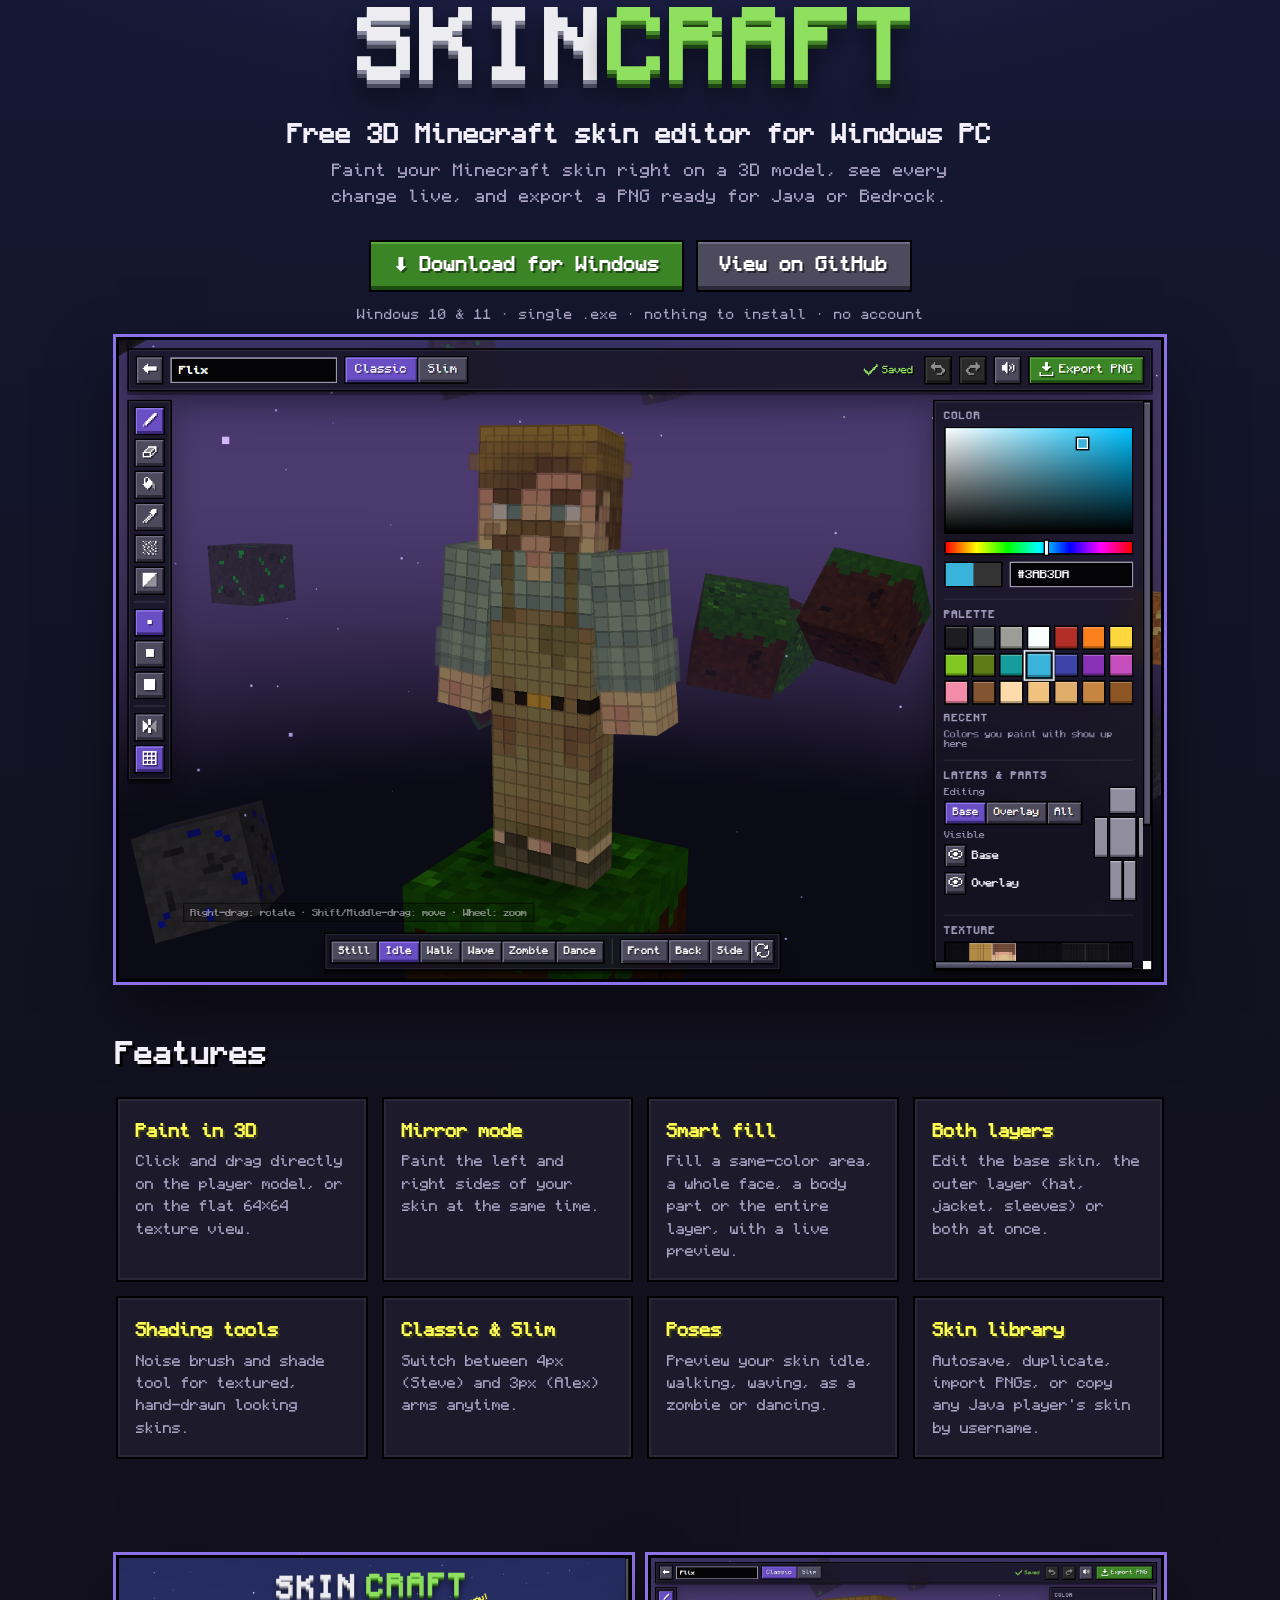
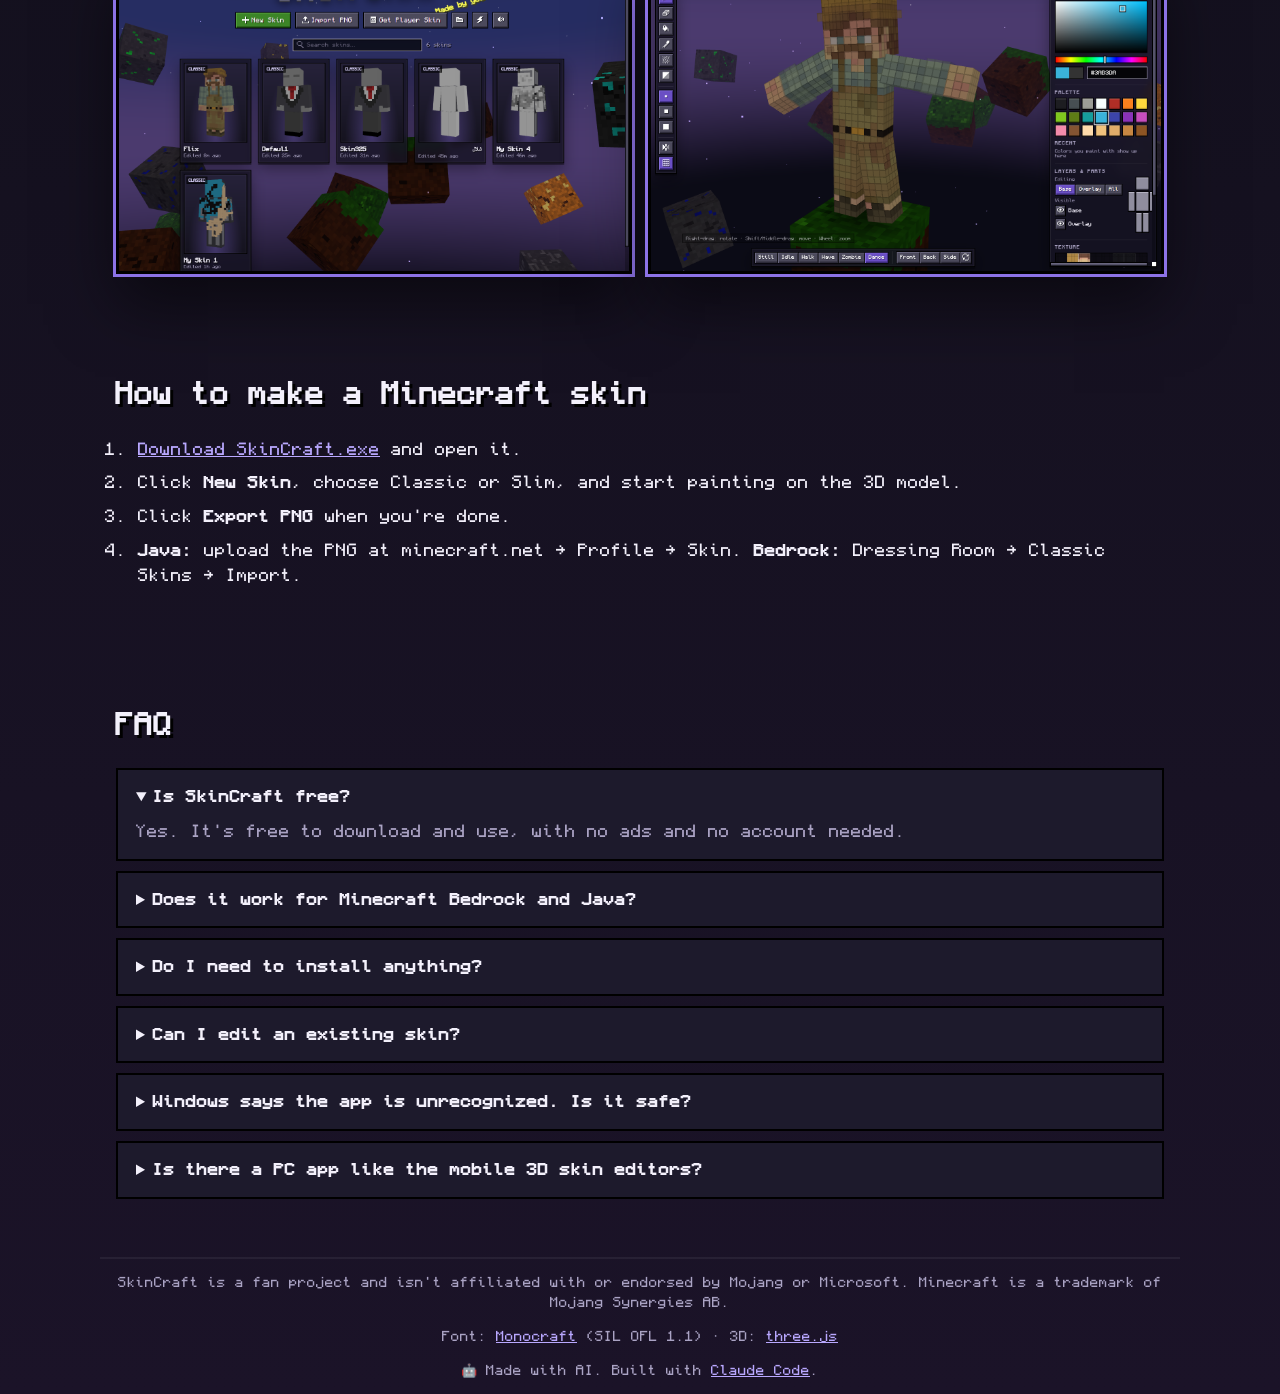
==== docs/index.html @ 781e956c "Add project website, social preview image and llms.txt GitHub Pages site in docs/ with structured da" ====
<!doctype html>
<html lang="en">
<head>
  <meta charset="utf-8">
  <meta name="viewport" content="width=device-width, initial-scale=1">
  <title>SkinCraft – Free 3D Minecraft Skin Editor for Windows PC</title>
  <meta name="description" content="SkinCraft is a free 3D Minecraft skin editor for Windows 10 and 11. Paint skins directly on a 3D model with mirror mode, layers, fill tools and pose previews, then export a PNG for Minecraft Java or Bedrock.">
  <link rel="canonical" href="https://steth22.github.io/SkinCraft/">
  <link rel="icon" href="assets/icon.png">
  <meta name="theme-color" content="#1b1730">

  <meta property="og:type" content="website">
  <meta property="og:site_name" content="SkinCraft">
  <meta property="og:title" content="SkinCraft – Free 3D Minecraft Skin Editor for Windows PC">
  <meta property="og:description" content="Paint Minecraft skins directly on a 3D model. Mirror mode, layers, fill tools, poses and PNG export for Java & Bedrock.">
  <meta property="og:url" content="https://steth22.github.io/SkinCraft/">
  <meta property="og:image" content="https://steth22.github.io/SkinCraft/og.png">
  <meta property="og:image:width" content="1280">
  <meta property="og:image:height" content="640">
  <meta name="twitter:card" content="summary_large_image">
  <meta name="twitter:title" content="SkinCraft – Free 3D Minecraft Skin Editor for Windows PC">
  <meta name="twitter:description" content="Paint Minecraft skins directly on a 3D model. Free for Windows 10 & 11.">
  <meta name="twitter:image" content="https://steth22.github.io/SkinCraft/og.png">

  <script type="application/ld+json">
  {
    "@context": "https://schema.org",
    "@type": "SoftwareApplication",
    "name": "SkinCraft",
    "description": "Free 3D Minecraft skin editor for Windows PC. Paint skins directly on a 3D model with mirror mode, layers, fill tools and pose previews, then export a PNG for Minecraft Java or Bedrock.",
    "applicationCategory": "DesignApplication",
    "applicationSubCategory": "Minecraft skin editor",
    "operatingSystem": "Windows 10, Windows 11",
    "softwareVersion": "1.0.1",
    "fileSize": "49MB",
    "url": "https://steth22.github.io/SkinCraft/",
    "downloadUrl": "https://github.com/Steth22/SkinCraft/releases/latest",
    "codeRepository": "https://github.com/Steth22/SkinCraft",
    "screenshot": ["https://steth22.github.io/SkinCraft/library.png", "https://steth22.github.io/SkinCraft/editor.png"],
    "image": "https://steth22.github.io/SkinCraft/og.png",
    "offers": { "@type": "Offer", "price": "0", "priceCurrency": "USD" },
    "author": { "@type": "Person", "name": "Steth22", "url": "https://github.com/Steth22" },
    "featureList": [
      "Paint directly on a 3D Minecraft player model",
      "Mirror mode for symmetrical painting",
      "Base and overlay (outer) layer editing",
      "Fill by area, face, body part or whole layer",
      "Noise brush and shading tools",
      "Classic (Steve) and Slim (Alex) models",
      "Pose previews: idle, walk, wave, zombie, dance",
      "Import PNG skins and copy any Java player's skin by username",
      "Export 64x64 PNG skins for Minecraft Java and Bedrock"
    ]
  }
  </script>
  <script type="application/ld+json">
  {
    "@context": "https://schema.org",
    "@type": "FAQPage",
    "mainEntity": [
      { "@type": "Question", "name": "Is SkinCraft free?", "acceptedAnswer": { "@type": "Answer", "text": "Yes. SkinCraft is free to download and use, with no ads and no account needed." } },
      { "@type": "Question", "name": "How do I make a Minecraft skin on PC with SkinCraft?", "acceptedAnswer": { "@type": "Answer", "text": "Download SkinCraft.exe, click New Skin, paint directly on the 3D model, then click Export PNG and upload the file to Minecraft." } },
      { "@type": "Question", "name": "Does SkinCraft work for Minecraft Bedrock and Java?", "acceptedAnswer": { "@type": "Answer", "text": "Yes. SkinCraft exports standard 64x64 PNG skins, which work in both Minecraft Java Edition and Bedrock Edition." } },
      { "@type": "Question", "name": "Do I need to install anything?", "acceptedAnswer": { "@type": "Answer", "text": "No. SkinCraft is a single standalone .exe for Windows 10 and 11. It uses Microsoft Edge WebView2, which is already built into Windows 11 and almost all Windows 10 PCs." } },
      { "@type": "Question", "name": "Can I edit an existing Minecraft skin?", "acceptedAnswer": { "@type": "Answer", "text": "Yes. Import any PNG skin (old 64x32 skins are converted automatically) or copy a Minecraft Java player's skin by typing their username." } },
      { "@type": "Question", "name": "Is there a PC app like the mobile 3D skin editors?", "acceptedAnswer": { "@type": "Answer", "text": "SkinCraft brings the paint-on-the-3D-model workflow of mobile skin editor apps to Windows PCs, with mouse and keyboard controls." } }
    ]
  }
  </script>

  <style>
    @font-face { font-family: 'Monocraft'; src: url(assets/monocraft.ttf) format('truetype'); font-weight: 400; font-display: swap; }
    @font-face { font-family: 'Monocraft'; src: url(assets/monocraft-bold.ttf) format('truetype'); font-weight: 700; font-display: swap; }
    :root {
      --bg: #12101c; --panel: #1d1a2c; --line: #000; --text: #f3f0fb; --muted: #aaa3c4;
      --green: #3c8527; --green-hi: #5aa83f; --green-lo: #1d4d13; --gold: #ffff55; --purple: #8c72e6;
    }
    * { box-sizing: border-box; }
    html { scroll-behavior: smooth; }
    body {
      margin: 0; color: var(--text); font: 16px/1.6 'Monocraft', ui-monospace, monospace;
      background: radial-gradient(1200px 600px at 50% -10%, #2c2a63 0%, transparent 70%), linear-gradient(#141833, #12101c 40%, #1b1328);
      background-color: var(--bg);
    }
    a { color: #b9a8ff; }
    .wrap { max-width: 1080px; margin: 0 auto; padding: 0 16px; }
    header { text-align: center; padding: 64px 0 40px; }
    .logo { margin: 0; font-weight: 700; font-size: clamp(44px, 10vw, 88px); line-height: 1; letter-spacing: .04em; }
    .logo .a { color: #ececf1; text-shadow: 0 4px 0 #85859a, 0 8px 0 #4a4a5c, 0 14px 24px rgba(0,0,0,.6); }
    .logo .b { color: #8ee05e; text-shadow: 0 4px 0 #45872a, 0 8px 0 #1f4413, 0 14px 24px rgba(0,0,0,.6); }
    .tag { font-size: clamp(18px, 3vw, 24px); font-weight: 700; margin: 26px 0 6px; }
    .sub { color: var(--muted); margin: 0 auto 30px; max-width: 640px; }
    .btns { display: flex; gap: 12px; justify-content: center; flex-wrap: wrap; }
    .btn {
      display: inline-flex; align-items: center; gap: 10px; padding: 12px 22px 15px; font: 700 18px 'Monocraft', monospace;
      color: #fff; text-decoration: none; background: #4c4a5c; border: 2px solid #000;
      box-shadow: inset 0 2px 0 #6f6c85, inset 0 -4px 0 #2c2a38; text-shadow: 2px 2px 0 rgba(0,0,0,.45);
      transition: transform .1s, filter .15s;
    }
    .btn:hover { filter: brightness(1.15); transform: translateY(-2px); }
    .btn.green { background: var(--green); box-shadow: inset 0 2px 0 var(--green-hi), inset 0 -4px 0 var(--green-lo); }
    .note { color: var(--muted); font-size: 13px; margin-top: 12px; }
    .shot { display: block; width: 100%; height: auto; border: 3px solid #000; box-shadow: 0 0 0 3px var(--purple), 0 30px 60px rgba(0,0,0,.5); }
    section { padding: 48px 0; }
    h2 { font-size: 28px; margin: 0 0 22px; text-shadow: 3px 3px 0 #000; }
    .grid { display: grid; grid-template-columns: repeat(auto-fit, minmax(240px, 1fr)); gap: 14px; }
    .card { background: var(--panel); border: 2px solid #000; box-shadow: inset 0 0 0 2px rgba(255,255,255,.06); padding: 18px; }
    .card h3 { margin: 0 0 6px; font-size: 17px; color: var(--gold); text-shadow: 2px 2px 0 #3f3f15; }
    .card p { margin: 0; color: var(--muted); font-size: 14px; }
    .pair { display: grid; grid-template-columns: 1fr 1fr; gap: 16px; }
    ol.steps { padding-left: 22px; } ol.steps li { margin-bottom: 8px; }
    details { background: var(--panel); border: 2px solid #000; margin-bottom: 10px; padding: 14px 18px; }
    summary { cursor: pointer; font-weight: 700; }
    details p { color: var(--muted); margin: 10px 0 0; }
    footer { text-align: center; color: var(--muted); font-size: 13px; padding: 40px 0 60px; border-top: 2px solid rgba(255,255,255,.06); margin-top: 30px; }
    @media (max-width: 700px) { .pair { grid-template-columns: 1fr; } header { padding-top: 40px; } }
  </style>
</head>
<body>
  <header class="wrap">
    <h1 class="logo"><span class="a">SKIN</span><span class="b">CRAFT</span></h1>
    <p class="tag">Free 3D Minecraft skin editor for Windows PC</p>
    <p class="sub">Paint your Minecraft skin right on a 3D model, see every change live, and export a PNG ready for Java or Bedrock.</p>
    <div class="btns">
      <a class="btn green" href="https://github.com/Steth22/SkinCraft/releases/latest">⬇ Download for Windows</a>
      <a class="btn" href="https://github.com/Steth22/SkinCraft">View on GitHub</a>
    </div>
    <p class="note">Windows 10 &amp; 11 · single .exe · nothing to install · no account</p>
  </header>

  <main class="wrap">
    <img class="shot" src="editor.png" width="1500" height="920" alt="SkinCraft editor painting a Minecraft skin on a 3D model">

    <section id="features">
      <h2>Features</h2>
      <div class="grid">
        <div class="card"><h3>Paint in 3D</h3><p>Click and drag directly on the player model, or on the flat 64×64 texture view.</p></div>
        <div class="card"><h3>Mirror mode</h3><p>Paint the left and right sides of your skin at the same time.</p></div>
        <div class="card"><h3>Smart fill</h3><p>Fill a same-color area, a whole face, a body part or the entire layer, with a live preview.</p></div>
        <div class="card"><h3>Both layers</h3><p>Edit the base skin, the outer layer (hat, jacket, sleeves) or both at once.</p></div>
        <div class="card"><h3>Shading tools</h3><p>Noise brush and shade tool for textured, hand-drawn looking skins.</p></div>
        <div class="card"><h3>Classic &amp; Slim</h3><p>Switch between 4px (Steve) and 3px (Alex) arms anytime.</p></div>
        <div class="card"><h3>Poses</h3><p>Preview your skin idle, walking, waving, as a zombie or dancing.</p></div>
        <div class="card"><h3>Skin library</h3><p>Autosave, duplicate, import PNGs, or copy any Java player's skin by username.</p></div>
      </div>
    </section>

    <section>
      <div class="pair">
        <img class="shot" src="library.png" width="1500" height="920" alt="SkinCraft skin library with 3D previews" loading="lazy">
        <img class="shot" src="dance.png" width="1500" height="920" alt="Minecraft skin previewed in a dance pose in SkinCraft" loading="lazy">
      </div>
    </section>

    <section id="how">
      <h2>How to make a Minecraft skin</h2>
      <ol class="steps">
        <li><a href="https://github.com/Steth22/SkinCraft/releases/latest">Download SkinCraft.exe</a> and open it.</li>
        <li>Click <b>New Skin</b>, choose Classic or Slim, and start painting on the 3D model.</li>
        <li>Click <b>Export PNG</b> when you're done.</li>
        <li><b>Java:</b> upload the PNG at minecraft.net → Profile → Skin. <b>Bedrock:</b> Dressing Room → Classic Skins → Import.</li>
      </ol>
    </section>

    <section id="faq">
      <h2>FAQ</h2>
      <details open><summary>Is SkinCraft free?</summary><p>Yes. It's free to download and use, with no ads and no account needed.</p></details>
      <details><summary>Does it work for Minecraft Bedrock and Java?</summary><p>Yes. SkinCraft exports standard 64×64 PNG skins, which work in both Java Edition and Bedrock Edition.</p></details>
      <details><summary>Do I need to install anything?</summary><p>No. It's a single standalone .exe. It uses Microsoft Edge WebView2, which is built into Windows 11 and almost all Windows 10 PCs.</p></details>
      <details><summary>Can I edit an existing skin?</summary><p>Yes. Import any PNG skin (old 64×32 skins convert automatically), or copy a Minecraft Java player's skin by username.</p></details>
      <details><summary>Windows says the app is unrecognized. Is it safe?</summary><p>The app isn't code-signed, so SmartScreen may warn you the first time. Click <b>More info → Run anyway</b>. The full source code is on GitHub.</p></details>
      <details><summary>Is there a PC app like the mobile 3D skin editors?</summary><p>That's what SkinCraft is: the paint-on-the-3D-model workflow of mobile skin editor apps, on Windows with mouse and keyboard controls.</p></details>
    </section>
  </main>

  <footer class="wrap">
    <p>SkinCraft is a fan project and isn't affiliated with or endorsed by Mojang or Microsoft. Minecraft is a trademark of Mojang Synergies AB.</p>
    <p>Font: <a href="https://github.com/IdreesInc/Monocraft">Monocraft</a> (SIL OFL 1.1) · 3D: <a href="https://threejs.org">three.js</a></p>
    <p>🤖 Made with AI. Built with <a href="https://claude.com/claude-code">Claude Code</a>.</p>
  </footer>
</body>
</html>
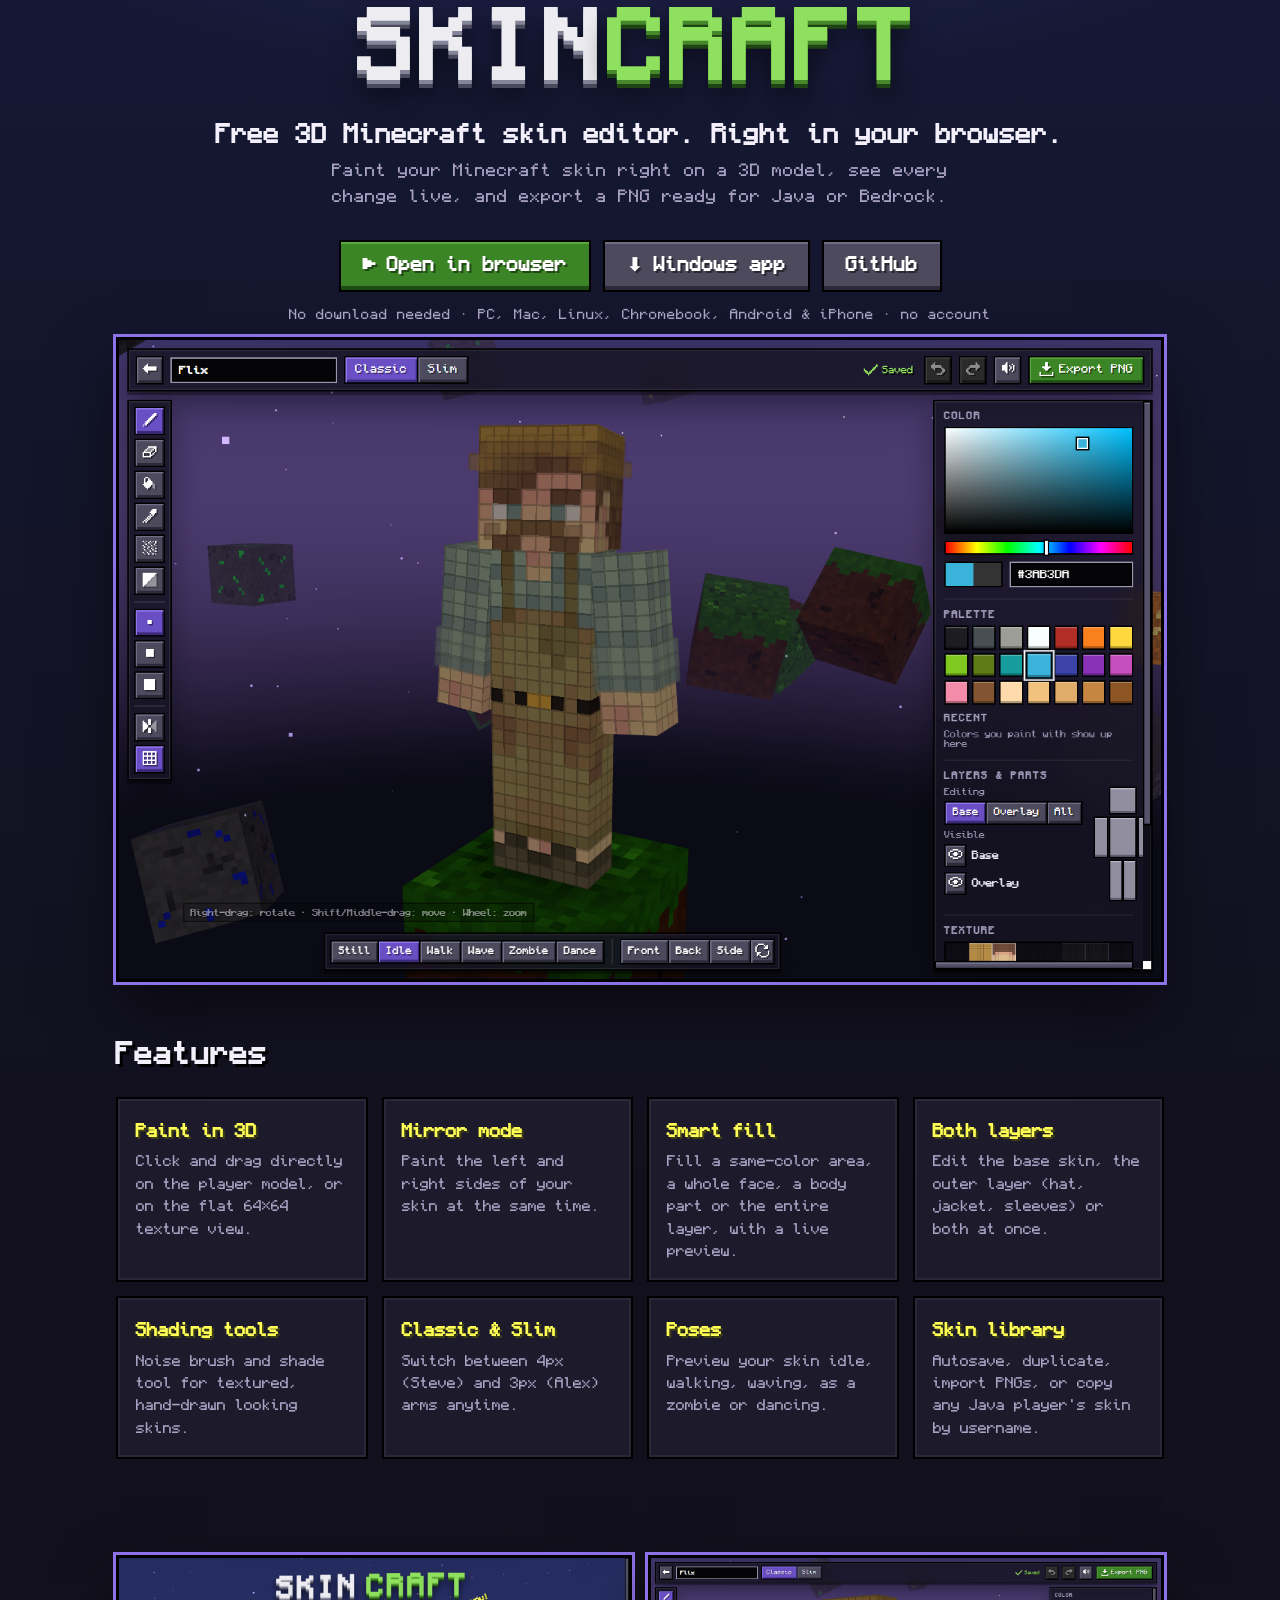
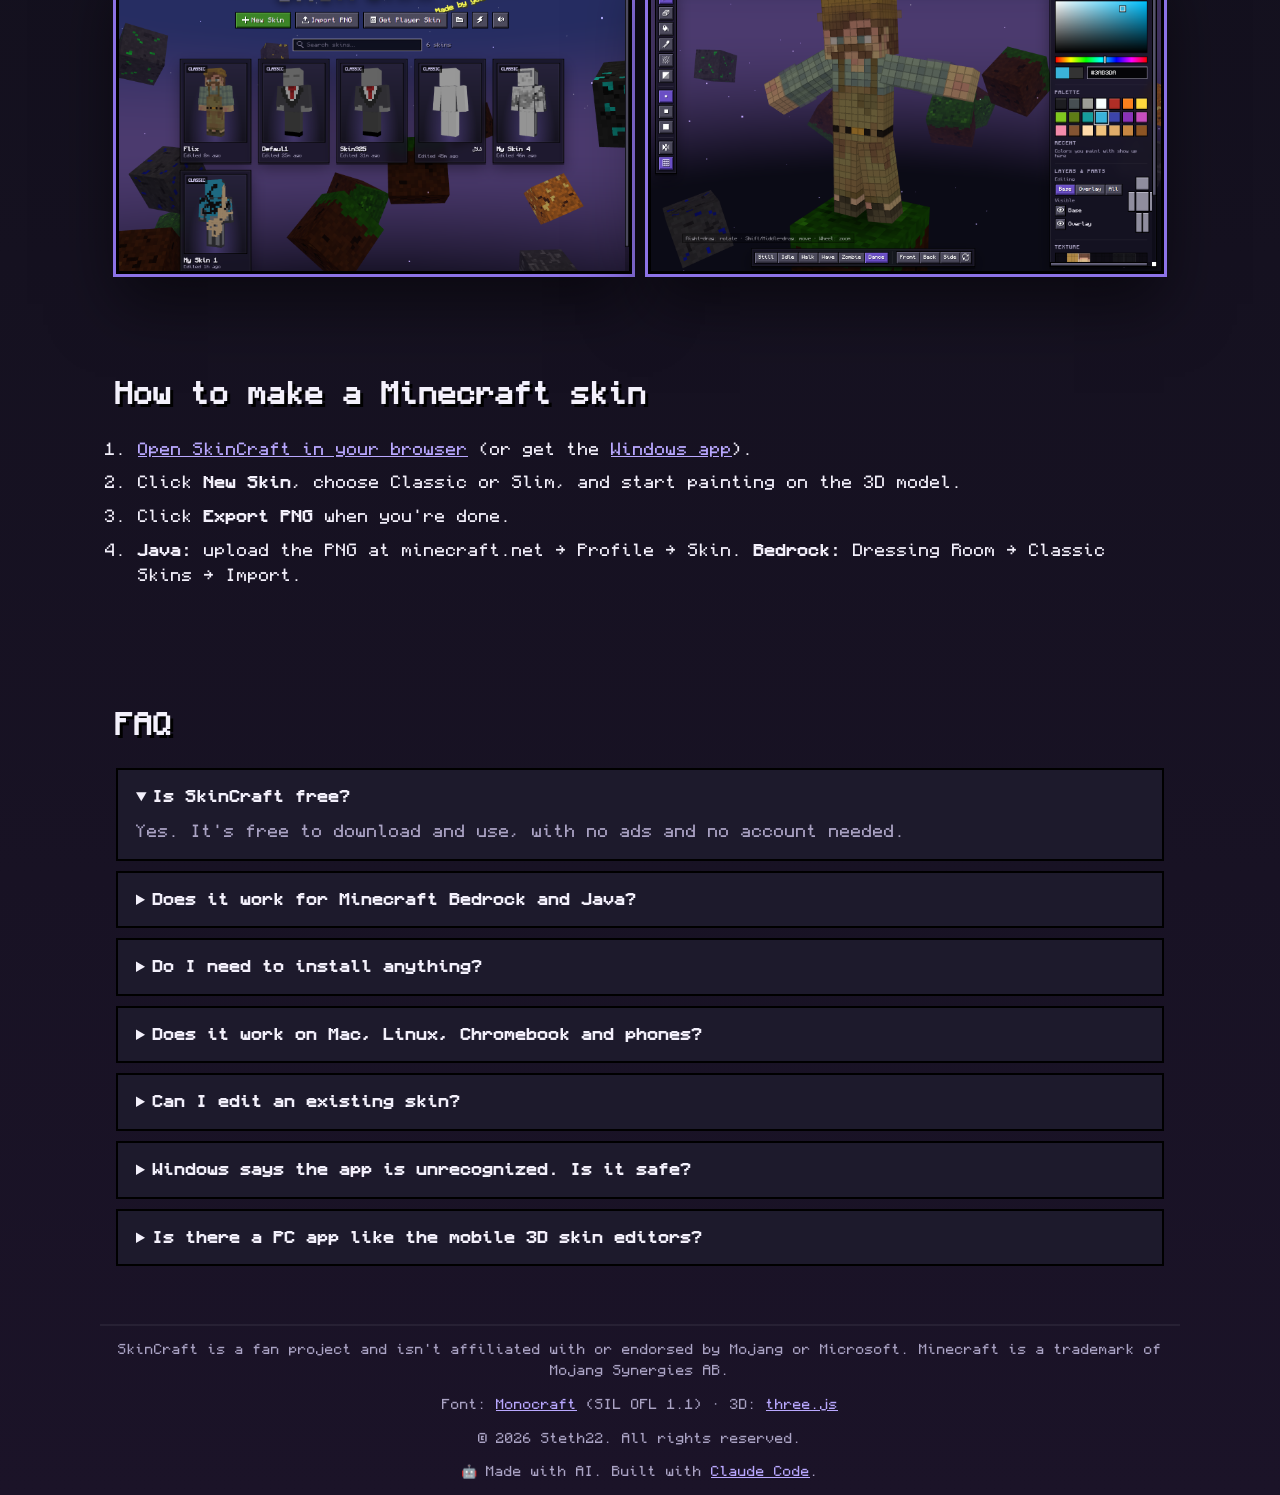
==== commit 9a80f01d: "Run SkinCraft in the browser on any device, add license - Web version (served from docs/app) with In" ====
--- a/docs/index.html
+++ b/docs/index.html
@@ -3,23 +3,23 @@
 <head>
   <meta charset="utf-8">
   <meta name="viewport" content="width=device-width, initial-scale=1">
-  <title>SkinCraft – Free 3D Minecraft Skin Editor for Windows PC</title>
-  <meta name="description" content="SkinCraft is a free 3D Minecraft skin editor for Windows 10 and 11. Paint skins directly on a 3D model with mirror mode, layers, fill tools and pose previews, then export a PNG for Minecraft Java or Bedrock.">
+  <title>SkinCraft – Free 3D Minecraft Skin Editor (Browser, PC, Mac & Mobile)</title>
+  <meta name="description" content="SkinCraft is a free 3D Minecraft skin editor that runs in your browser on PC, Mac, Linux, Android and iPhone, or as a Windows app. Paint skins directly on a 3D model with mirror mode, layers, fill tools and pose previews, then export a PNG for Minecraft Java or Bedrock.">
   <link rel="canonical" href="https://steth22.github.io/SkinCraft/">
   <link rel="icon" href="assets/icon.png">
   <meta name="theme-color" content="#1b1730">
 
   <meta property="og:type" content="website">
   <meta property="og:site_name" content="SkinCraft">
-  <meta property="og:title" content="SkinCraft – Free 3D Minecraft Skin Editor for Windows PC">
-  <meta property="og:description" content="Paint Minecraft skins directly on a 3D model. Mirror mode, layers, fill tools, poses and PNG export for Java & Bedrock.">
+  <meta property="og:title" content="SkinCraft – Free 3D Minecraft Skin Editor in your browser">
+  <meta property="og:description" content="Paint Minecraft skins directly on a 3D model, right in your browser. No download. Mirror mode, layers, fill tools, poses and PNG export for Java & Bedrock.">
   <meta property="og:url" content="https://steth22.github.io/SkinCraft/">
   <meta property="og:image" content="https://steth22.github.io/SkinCraft/og.png">
   <meta property="og:image:width" content="1280">
   <meta property="og:image:height" content="640">
   <meta name="twitter:card" content="summary_large_image">
-  <meta name="twitter:title" content="SkinCraft – Free 3D Minecraft Skin Editor for Windows PC">
-  <meta name="twitter:description" content="Paint Minecraft skins directly on a 3D model. Free for Windows 10 & 11.">
+  <meta name="twitter:title" content="SkinCraft – Free 3D Minecraft Skin Editor in your browser">
+  <meta name="twitter:description" content="Paint Minecraft skins directly on a 3D model. Free, in your browser or on Windows.">
   <meta name="twitter:image" content="https://steth22.github.io/SkinCraft/og.png">
 
   <script type="application/ld+json">
@@ -27,19 +27,22 @@
     "@context": "https://schema.org",
     "@type": "SoftwareApplication",
     "name": "SkinCraft",
-    "description": "Free 3D Minecraft skin editor for Windows PC. Paint skins directly on a 3D model with mirror mode, layers, fill tools and pose previews, then export a PNG for Minecraft Java or Bedrock.",
+    "description": "Free 3D Minecraft skin editor that runs in the browser (PC, Mac, Linux, Android, iPhone) or as a Windows app. Paint skins directly on a 3D model with mirror mode, layers, fill tools and pose previews, then export a PNG for Minecraft Java or Bedrock.",
     "applicationCategory": "DesignApplication",
     "applicationSubCategory": "Minecraft skin editor",
-    "operatingSystem": "Windows 10, Windows 11",
+    "operatingSystem": "Web browser (Windows, macOS, Linux, ChromeOS, Android, iOS), Windows 10, Windows 11",
+    "browserRequirements": "Requires a modern browser with WebGL",
+    "installUrl": "https://steth22.github.io/SkinCraft/app/",
     "softwareVersion": "1.0.1",
-    "fileSize": "49MB",
-    "url": "https://steth22.github.io/SkinCraft/",
+        "url": "https://steth22.github.io/SkinCraft/",
     "downloadUrl": "https://github.com/Steth22/SkinCraft/releases/latest",
     "codeRepository": "https://github.com/Steth22/SkinCraft",
     "screenshot": ["https://steth22.github.io/SkinCraft/library.png", "https://steth22.github.io/SkinCraft/editor.png"],
     "image": "https://steth22.github.io/SkinCraft/og.png",
     "offers": { "@type": "Offer", "price": "0", "priceCurrency": "USD" },
     "author": { "@type": "Person", "name": "Steth22", "url": "https://github.com/Steth22" },
+    "copyrightHolder": { "@type": "Person", "name": "Steth22" },
+    "copyrightYear": 2026,
     "featureList": [
       "Paint directly on a 3D Minecraft player model",
       "Mirror mode for symmetrical painting",
@@ -61,7 +64,8 @@
       { "@type": "Question", "name": "Is SkinCraft free?", "acceptedAnswer": { "@type": "Answer", "text": "Yes. SkinCraft is free to download and use, with no ads and no account needed." } },
       { "@type": "Question", "name": "How do I make a Minecraft skin on PC with SkinCraft?", "acceptedAnswer": { "@type": "Answer", "text": "Download SkinCraft.exe, click New Skin, paint directly on the 3D model, then click Export PNG and upload the file to Minecraft." } },
       { "@type": "Question", "name": "Does SkinCraft work for Minecraft Bedrock and Java?", "acceptedAnswer": { "@type": "Answer", "text": "Yes. SkinCraft exports standard 64x64 PNG skins, which work in both Minecraft Java Edition and Bedrock Edition." } },
-      { "@type": "Question", "name": "Do I need to install anything?", "acceptedAnswer": { "@type": "Answer", "text": "No. SkinCraft is a single standalone .exe for Windows 10 and 11. It uses Microsoft Edge WebView2, which is already built into Windows 11 and almost all Windows 10 PCs." } },
+      { "@type": "Question", "name": "Do I need to install anything?", "acceptedAnswer": { "@type": "Answer", "text": "No. SkinCraft runs directly in your web browser at steth22.github.io/SkinCraft/app. There is also an optional standalone .exe for Windows." } },
+      { "@type": "Question", "name": "Does SkinCraft work on Mac, Linux, Chromebook, Android and iPhone?", "acceptedAnswer": { "@type": "Answer", "text": "Yes. The web version works in any modern browser with touch controls on phones and tablets, and it can be installed to the home screen like an app and used offline." } },
       { "@type": "Question", "name": "Can I edit an existing Minecraft skin?", "acceptedAnswer": { "@type": "Answer", "text": "Yes. Import any PNG skin (old 64x32 skins are converted automatically) or copy a Minecraft Java player's skin by typing their username." } },
       { "@type": "Question", "name": "Is there a PC app like the mobile 3D skin editors?", "acceptedAnswer": { "@type": "Answer", "text": "SkinCraft brings the paint-on-the-3D-model workflow of mobile skin editor apps to Windows PCs, with mouse and keyboard controls." } }
     ]
@@ -119,13 +123,14 @@
 <body>
   <header class="wrap">
     <h1 class="logo"><span class="a">SKIN</span><span class="b">CRAFT</span></h1>
-    <p class="tag">Free 3D Minecraft skin editor for Windows PC</p>
+    <p class="tag">Free 3D Minecraft skin editor. Right in your browser.</p>
     <p class="sub">Paint your Minecraft skin right on a 3D model, see every change live, and export a PNG ready for Java or Bedrock.</p>
     <div class="btns">
-      <a class="btn green" href="https://github.com/Steth22/SkinCraft/releases/latest">⬇ Download for Windows</a>
-      <a class="btn" href="https://github.com/Steth22/SkinCraft">View on GitHub</a>
+      <a class="btn green" href="app/">▶ Open in browser</a>
+      <a class="btn" href="https://github.com/Steth22/SkinCraft/releases/latest">⬇ Windows app</a>
+      <a class="btn" href="https://github.com/Steth22/SkinCraft">GitHub</a>
     </div>
-    <p class="note">Windows 10 &amp; 11 · single .exe · nothing to install · no account</p>
+    <p class="note">No download needed · PC, Mac, Linux, Chromebook, Android &amp; iPhone · no account</p>
   </header>
 
   <main class="wrap">
@@ -155,7 +160,7 @@
     <section id="how">
       <h2>How to make a Minecraft skin</h2>
       <ol class="steps">
-        <li><a href="https://github.com/Steth22/SkinCraft/releases/latest">Download SkinCraft.exe</a> and open it.</li>
+        <li><a href="app/">Open SkinCraft in your browser</a> (or get the <a href="https://github.com/Steth22/SkinCraft/releases/latest">Windows app</a>).</li>
         <li>Click <b>New Skin</b>, choose Classic or Slim, and start painting on the 3D model.</li>
         <li>Click <b>Export PNG</b> when you're done.</li>
         <li><b>Java:</b> upload the PNG at minecraft.net → Profile → Skin. <b>Bedrock:</b> Dressing Room → Classic Skins → Import.</li>
@@ -166,7 +171,8 @@
       <h2>FAQ</h2>
       <details open><summary>Is SkinCraft free?</summary><p>Yes. It's free to download and use, with no ads and no account needed.</p></details>
       <details><summary>Does it work for Minecraft Bedrock and Java?</summary><p>Yes. SkinCraft exports standard 64×64 PNG skins, which work in both Java Edition and Bedrock Edition.</p></details>
-      <details><summary>Do I need to install anything?</summary><p>No. It's a single standalone .exe. It uses Microsoft Edge WebView2, which is built into Windows 11 and almost all Windows 10 PCs.</p></details>
+      <details><summary>Do I need to install anything?</summary><p>No. SkinCraft runs right in your browser. There's also an optional standalone Windows app.</p></details>
+      <details><summary>Does it work on Mac, Linux, Chromebook and phones?</summary><p>Yes. Use it in any modern browser. On phones and tablets, paint with one finger and pinch or use two fingers to zoom and rotate. You can also add it to your home screen and use it offline.</p></details>
       <details><summary>Can I edit an existing skin?</summary><p>Yes. Import any PNG skin (old 64×32 skins convert automatically), or copy a Minecraft Java player's skin by username.</p></details>
       <details><summary>Windows says the app is unrecognized. Is it safe?</summary><p>The app isn't code-signed, so SmartScreen may warn you the first time. Click <b>More info → Run anyway</b>. The full source code is on GitHub.</p></details>
       <details><summary>Is there a PC app like the mobile 3D skin editors?</summary><p>That's what SkinCraft is: the paint-on-the-3D-model workflow of mobile skin editor apps, on Windows with mouse and keyboard controls.</p></details>
@@ -176,6 +182,7 @@
   <footer class="wrap">
     <p>SkinCraft is a fan project and isn't affiliated with or endorsed by Mojang or Microsoft. Minecraft is a trademark of Mojang Synergies AB.</p>
     <p>Font: <a href="https://github.com/IdreesInc/Monocraft">Monocraft</a> (SIL OFL 1.1) · 3D: <a href="https://threejs.org">three.js</a></p>
+    <p>© 2026 Steth22. All rights reserved.</p>
     <p>🤖 Made with AI. Built with <a href="https://claude.com/claude-code">Claude Code</a>.</p>
   </footer>
 </body>
